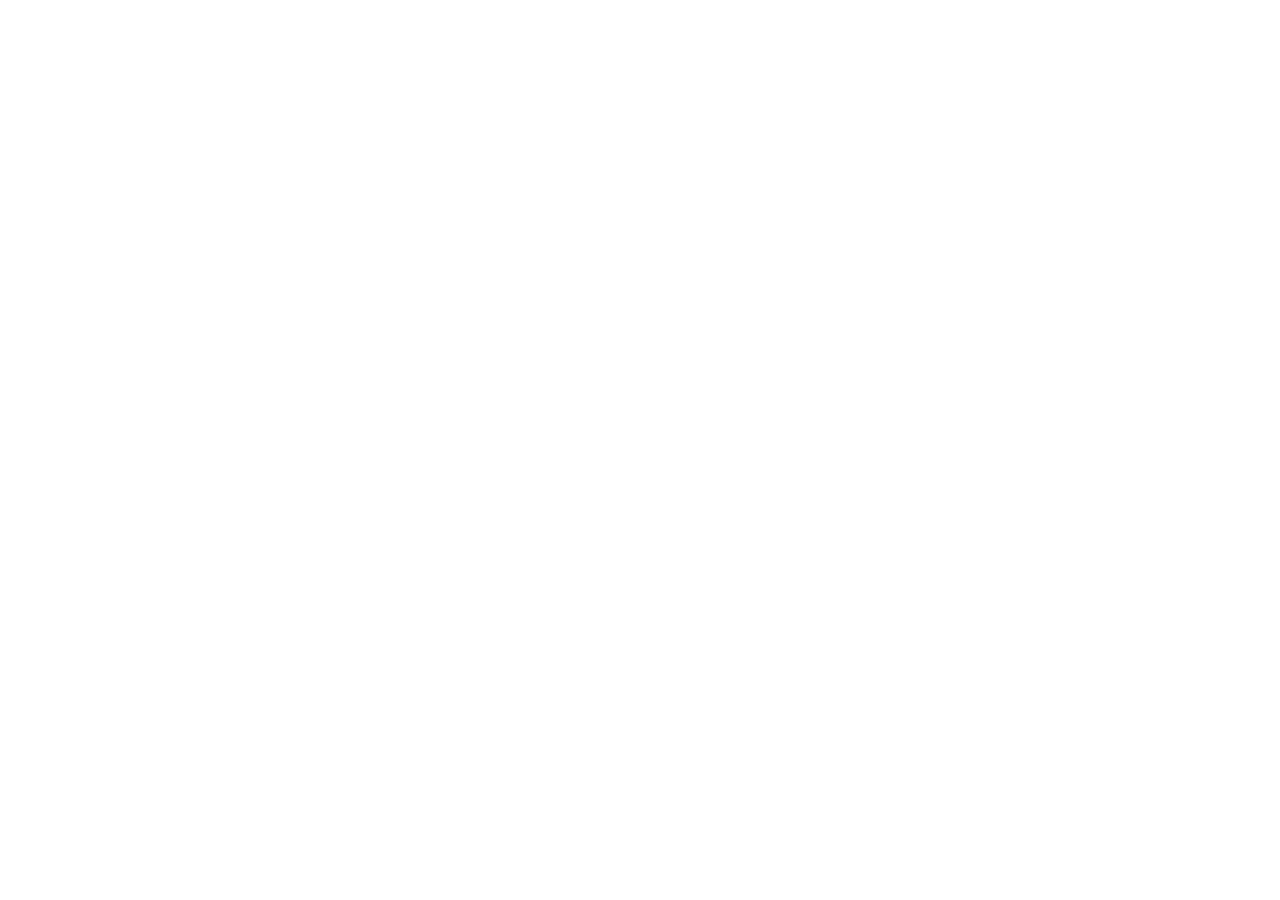
==== index.html @ 9cbb8a33 "Add index.html" ====
<!doctype html>
<html lang="th">
<head>
  <meta charset="UTF-8">
  <meta name="viewport" content="width=device-width, initial-scale=1, viewport-fit=cover">
  <meta name="theme-color" content="#082B5C">
  <meta name="description" content="ระบบสอบออนไลน์ วิชาการบัญชีเบื้องต้น สำหรับนักเรียนชั้น ม.4/3 และ ม.4/4 โรงเรียนเซนต์เทเรซา">
  <title>Accounting Fundamentals Online Examination System</title>
  <link rel="stylesheet" href="style.css">
  <?!= include('style'); ?>
</head>
<body>
  <noscript>ระบบสอบนี้ต้องเปิดใช้งาน JavaScript</noscript>
  <div id="app"></div>
  <script src="app.js"></script>
  <?!= include('app'); ?>
</body>
</html>
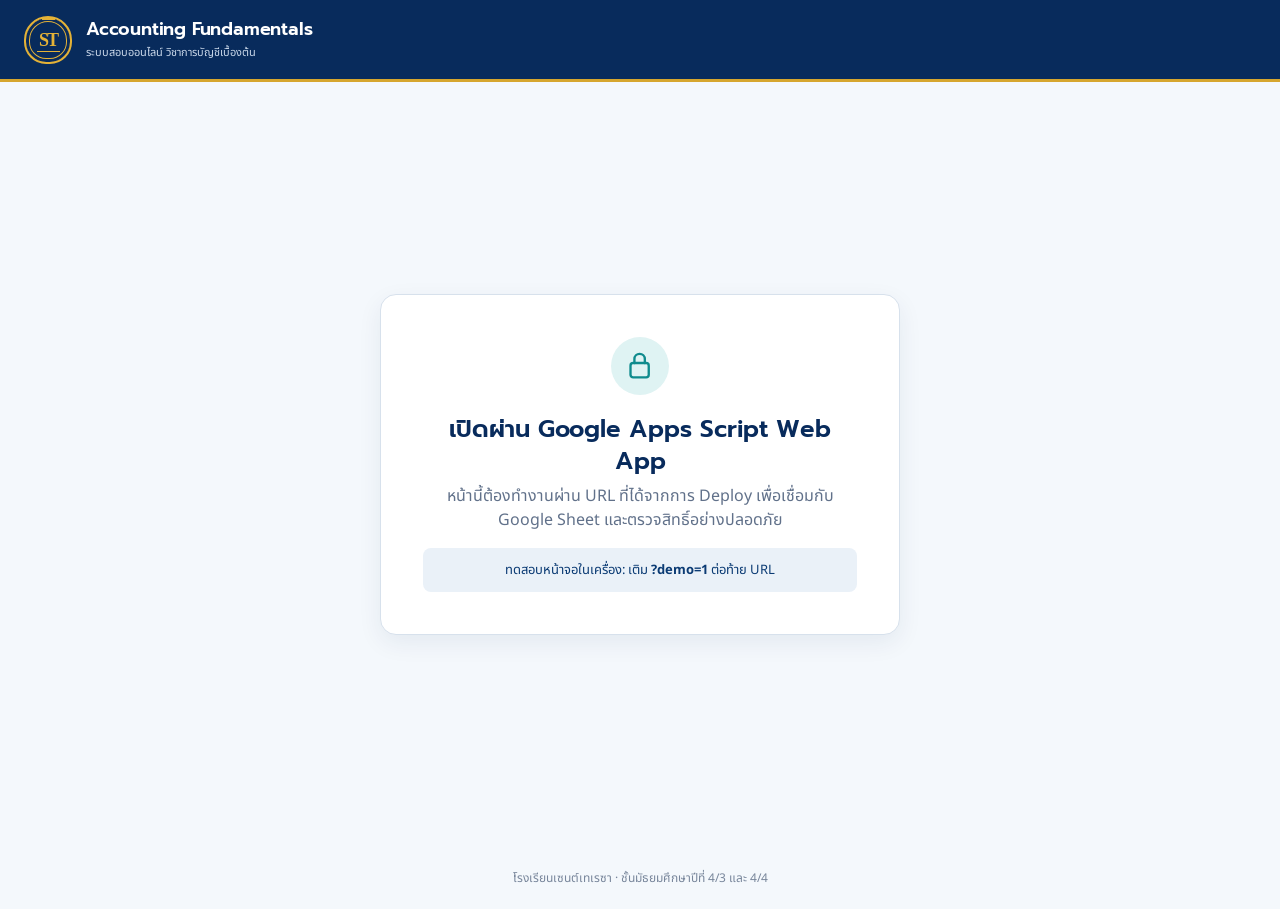
==== commit 7cb3707e: "Open exam through GitHub Pages Redirect the public GitHub Pages URL to the secure Google Apps Script" ====
--- a/index.html
+++ b/index.html
@@ -1,19 +1,23 @@
-<!doctype html>
-<html lang="th">
-<head>
-  <meta charset="UTF-8">
-  <meta name="viewport" content="width=device-width, initial-scale=1, viewport-fit=cover">
-  <meta name="theme-color" content="#082B5C">
-  <meta name="description" content="ระบบสอบออนไลน์ วิชาการบัญชีเบื้องต้น สำหรับนักเรียนชั้น ม.4/3 และ ม.4/4 โรงเรียนเซนต์เทเรซา">
-  <title>Accounting Fundamentals Online Examination System</title>
-  <link rel="stylesheet" href="style.css">
-  <?!= include('style'); ?>
-</head>
-<body>
-  <noscript>ระบบสอบนี้ต้องเปิดใช้งาน JavaScript</noscript>
-  <div id="app"></div>
-  <script src="app.js"></script>
-  <?!= include('app'); ?>
-</body>
-</html>
-
+<!doctype html>
+<html lang="th">
+<head>
+  <meta charset="UTF-8">
+  <meta name="viewport" content="width=device-width, initial-scale=1, viewport-fit=cover">
+  <meta name="theme-color" content="#082B5C">
+  <meta name="description" content="ระบบสอบออนไลน์ วิชาการบัญชีเบื้องต้น สำหรับนักเรียนชั้น ม.4/3 และ ม.4/4 โรงเรียนเซนต์เทเรซา">
+  <script>
+    if (window.location.hostname.toLowerCase().endsWith('github.io')) {
+      window.location.replace('https://script.google.com/macros/s/AKfycbziPXKjD5YxP8hr98HP04bDOwXCPMLTEARRuwt9WI7obW2uVFLiefH-A7H9AG2Jejzj/exec');
+    }
+  </script>
+  <title>Accounting Fundamentals Online Examination System</title>
+  <link rel="stylesheet" href="style.css">
+  <?!= include('style'); ?>
+</head>
+<body>
+  <noscript>ระบบสอบนี้ต้องเปิดใช้งาน JavaScript</noscript>
+  <div id="app"></div>
+  <script src="app.js"></script>
+  <?!= include('app'); ?>
+</body>
+</html>
--- a/style.css
+++ b/style.css
@@ -0,0 +1,435 @@
+@import url('https://fonts.googleapis.com/css2?family=Noto+Sans+Thai:wght@400;500;600;700&family=Prompt:wght@500;600;700&display=swap');
+
+:root {
+  --navy-950: #061d3d;
+  --navy-900: #082b5c;
+  --navy-800: #0b3b74;
+  --teal-700: #087778;
+  --teal-600: #0f8b8d;
+  --teal-100: #dff3f3;
+  --gold-600: #d6a62e;
+  --gold-500: #e4b237;
+  --gold-100: #fbf3da;
+  --blue-50: #f4f8fc;
+  --blue-100: #eaf1f8;
+  --ink: #14253f;
+  --muted: #61718a;
+  --line: #d7e1ec;
+  --white: #fff;
+  --danger: #b62f45;
+  --shadow: 0 20px 55px rgba(8, 43, 92, .1);
+  --shadow-soft: 0 8px 24px rgba(8, 43, 92, .07);
+  --radius: 16px;
+  --font: 'Noto Sans Thai', Tahoma, sans-serif;
+  --display: 'Prompt', 'Noto Sans Thai', sans-serif;
+}
+
+* { box-sizing: border-box; }
+html { min-height: 100%; background: var(--blue-50); }
+body { margin: 0; min-width: 320px; min-height: 100vh; color: var(--ink); background: var(--blue-50); font-family: var(--font); }
+button, input, select { font: inherit; }
+button, a, input, select, label { -webkit-tap-highlight-color: transparent; }
+button { cursor: pointer; }
+button:disabled { cursor: not-allowed; opacity: .48; }
+svg { width: 1.25em; height: 1.25em; fill: none; stroke: currentColor; stroke-width: 1.8; stroke-linecap: round; stroke-linejoin: round; }
+h1, h2, h3, p { margin-top: 0; }
+.sr-only { position: absolute; width: 1px; height: 1px; padding: 0; margin: -1px; overflow: hidden; clip: rect(0,0,0,0); white-space: nowrap; border: 0; }
+.app-page { min-height: 100vh; display: flex; flex-direction: column; }
+.app-page > footer { margin-top: auto; padding: 22px; color: #78869b; text-align: center; font-size: 12px; }
+.exam-page > footer, .admin-page > footer { display: none; }
+
+.public-header {
+  height: 82px;
+  color: var(--white);
+  background: var(--navy-900);
+  border-bottom: 3px solid var(--gold-600);
+}
+.public-header__inner {
+  width: min(1240px, calc(100% - 48px));
+  height: 100%;
+  margin: auto;
+  display: flex;
+  align-items: center;
+  justify-content: space-between;
+}
+.brand { display: inline-flex; align-items: center; gap: 14px; color: inherit; text-decoration: none; }
+.brand > span, .exam-brand > span, .student-block > span, .sidebar-brand > span { display: flex; flex-direction: column; }
+.brand strong, .exam-brand strong { font: 600 18px/1.25 var(--display); letter-spacing: -.2px; }
+.brand small, .exam-brand small { margin-top: 3px; color: #c9d7e9; font-size: 11px; }
+.brandmark {
+  position: relative;
+  width: 86px;
+  height: 86px;
+  display: grid;
+  place-items: center;
+  color: var(--gold-500);
+  border: 2px solid currentColor;
+  border-radius: 50% 50% 46% 46%;
+  box-shadow: inset 0 0 0 5px var(--navy-900), inset 0 0 0 6px currentColor;
+}
+.brandmark::before { content: ''; position: absolute; top: -12px; width: 20px; height: 12px; border-bottom: 2px solid currentColor; }
+.brandmark-st { font: 700 28px/1 Georgia, serif; letter-spacing: -2px; }
+.brandmark-line { position: absolute; bottom: 18px; width: 38px; height: 2px; background: currentColor; }
+.brandmark.compact { width: 48px; height: 48px; box-shadow: inset 0 0 0 3px var(--navy-900), inset 0 0 0 4px currentColor; }
+.brandmark.compact::before { top: -7px; width: 13px; height: 7px; }
+.brandmark.compact .brandmark-st { font-size: 18px; }
+.brandmark.compact .brandmark-line { bottom: 10px; width: 23px; height: 1px; }
+.header-link {
+  display: inline-flex; align-items: center; gap: 8px; padding: 10px 14px;
+  color: #eef5ff; background: transparent; border: 1px solid rgba(255,255,255,.28); border-radius: 10px;
+  font-size: 13px; font-weight: 600;
+}
+.header-link:hover { background: rgba(255,255,255,.08); }
+
+.btn {
+  min-height: 44px; padding: 10px 18px; display: inline-flex; align-items: center; justify-content: center; gap: 9px;
+  border: 1px solid transparent; border-radius: 10px; font-size: 14px; font-weight: 700; transition: transform .15s, box-shadow .15s, background .15s;
+}
+.btn:hover:not(:disabled) { transform: translateY(-1px); }
+.btn-primary { color: #fff; background: var(--navy-900); box-shadow: 0 9px 18px rgba(8,43,92,.18); }
+.btn-primary:hover:not(:disabled) { background: var(--navy-800); box-shadow: 0 12px 22px rgba(8,43,92,.22); }
+.btn-teal { color: #fff; background: var(--teal-600); }
+.btn-teal:hover:not(:disabled) { background: var(--teal-700); }
+.btn-gold { color: #14233a; background: var(--gold-500); box-shadow: 0 8px 18px rgba(214,166,46,.22); }
+.btn-gold:hover:not(:disabled) { background: #efbd40; }
+.btn-outline { color: var(--navy-900); background: #fff; border-color: #9aacc1; }
+.btn-outline:hover:not(:disabled) { background: var(--blue-50); border-color: var(--navy-900); }
+.btn-wide { width: 100%; }
+.btn-large { min-height: 52px; font-size: 15px; }
+.btn-small { min-height: 38px; padding: 8px 12px; font-size: 12px; }
+
+.login-page {
+  background:
+    radial-gradient(circle at 20% 55%, rgba(15,139,141,.08), transparent 30%),
+    linear-gradient(100deg, var(--navy-950) 0 49%, var(--blue-50) 49% 100%);
+}
+.login-layout { width: min(1180px, calc(100% - 48px)); min-height: calc(100vh - 138px); margin: 0 auto; display: grid; grid-template-columns: 1fr 1fr; align-items: center; gap: 88px; padding: 54px 0; }
+.login-intro { color: #fff; max-width: 510px; }
+.crest-wrap { margin-bottom: 26px; }
+.login-intro h1 { margin-bottom: 18px; font: 600 clamp(34px, 4.2vw, 54px)/1.25 var(--display); letter-spacing: -1.5px; }
+.login-intro h1 span { color: #6ed3d0; }
+.login-intro > p { max-width: 490px; color: #cfdaea; font-size: 16px; line-height: 1.9; }
+.exam-facts { margin: 34px 0 30px; display: flex; align-items: center; gap: 25px; }
+.exam-facts div { display: flex; align-items: baseline; gap: 7px; }
+.exam-facts strong { color: var(--gold-500); font: 600 30px/1 var(--display); }
+.exam-facts span { color: #dce7f4; font-size: 13px; }
+.exam-facts i { width: 1px; height: 35px; background: rgba(255,255,255,.2); }
+.equation-line { width: fit-content; padding: 11px 18px; color: #f6d982; border: 1px solid rgba(214,166,46,.42); border-radius: 9px; font-size: 13px; letter-spacing: .2px; }
+.login-panel { width: 100%; max-width: 500px; justify-self: end; padding: 38px 42px 30px; background: #fff; border: 1px solid var(--line); border-radius: 20px; box-shadow: var(--shadow); }
+.panel-heading { margin-bottom: 25px; }
+.panel-heading h2 { margin-bottom: 5px; color: var(--navy-900); font: 600 25px/1.35 var(--display); }
+.panel-heading p { margin-bottom: 0; color: var(--muted); font-size: 13px; }
+.field { margin-bottom: 17px; }
+.field label { display: block; margin-bottom: 7px; color: #263955; font-size: 13px; font-weight: 700; }
+.field input, .field select, .results-toolbar select {
+  width: 100%; height: 47px; padding: 0 13px; color: var(--ink); background: #fff;
+  border: 1px solid #bcc9d8; border-radius: 9px; outline: 0; font-size: 14px;
+}
+.field input:focus, .field select:focus, .results-toolbar select:focus, .search-box:focus-within {
+  border-color: var(--teal-600); box-shadow: 0 0 0 3px rgba(15,139,141,.12);
+}
+.lookup-input { position: relative; }
+.lookup-input input { padding-right: 42px; }
+.lookup-spinner {
+  position: absolute; top: 50%; right: 14px; width: 18px; height: 18px; margin-top: -9px;
+  border: 2px solid #d3dee9; border-top-color: var(--teal-600); border-radius: 50%;
+  opacity: 0; pointer-events: none;
+}
+.lookup-spinner.visible { opacity: 1; animation: spin .75s linear infinite; }
+.lookup-feedback { min-height: 18px; margin: 5px 0 0; color: var(--muted); font-size: 11px; line-height: 1.5; }
+.lookup-field[data-state="success"] input { border-color: var(--teal-600); background: #f5fdfc; }
+.lookup-field[data-state="success"] .lookup-feedback { color: var(--teal-700); font-weight: 600; }
+.lookup-field[data-state="error"] input { border-color: var(--danger); }
+.lookup-field[data-state="error"] .lookup-feedback { color: var(--danger); font-weight: 600; }
+.auto-field label span { margin-left: 5px; color: var(--teal-700); font-size: 10px; font-weight: 600; }
+.auto-field input[readonly] { color: #30435e; background: #f2f6fa; border-color: #d7e1ec; cursor: default; }
+.auto-field input[readonly]:not(:placeholder-shown) { color: var(--navy-900); background: #f6fbfb; border-color: #b9d9d8; font-weight: 600; }
+.form-row { display: grid; grid-template-columns: 1fr 1.4fr; gap: 14px; }
+.consent { display: flex; align-items: flex-start; gap: 10px; margin: 3px 0 17px; color: var(--muted); font-size: 12px; line-height: 1.55; cursor: pointer; }
+.consent input { width: 17px; height: 17px; flex: 0 0 auto; accent-color: var(--teal-600); }
+.form-error { display: none; margin: -5px 0 12px; color: var(--danger); font-size: 12px; font-weight: 600; }
+.form-error.visible { display: block; }
+.secure-note, .security-copy { margin: 17px 0 0; display: flex; align-items: center; justify-content: center; gap: 7px; color: #738198; font-size: 11px; }
+.secure-note svg, .security-copy svg { color: var(--teal-600); }
+
+.center-stage { min-height: calc(100vh - 135px); padding: 50px 20px; display: grid; place-items: center; }
+.loader-card, .setup-card { width: min(520px, 100%); padding: 42px; text-align: center; background: #fff; border: 1px solid var(--line); border-radius: var(--radius); box-shadow: var(--shadow-soft); }
+.loader-card .brandmark { margin: 0 auto 22px; background: var(--navy-900); }
+.loader-card h1, .setup-card h1 { margin: 18px 0 7px; color: var(--navy-900); font: 600 24px/1.35 var(--display); }
+.loader-card p, .setup-card p { color: var(--muted); }
+.spinner, .mini-spinner { border-radius: 50%; border: 3px solid #d8e2ec; border-top-color: var(--teal-600); animation: spin .75s linear infinite; }
+.spinner { width: 36px; height: 36px; margin: 20px auto; }
+.mini-spinner { width: 18px; height: 18px; }
+@keyframes spin { to { transform: rotate(360deg); } }
+.setup-icon, .teacher-lock { width: 58px; height: 58px; margin: auto; display: grid; place-items: center; color: var(--teal-600); background: var(--teal-100); border-radius: 50%; font-size: 25px; }
+.setup-code { padding: 12px; color: var(--navy-800); background: var(--blue-100); border-radius: 8px; font-size: 13px; }
+
+.exam-page { min-height: 100vh; background: #f5f8fc; }
+.exam-header { min-height: 134px; display: grid; grid-template-columns: 1.35fr .75fr 1fr; align-items: stretch; color: #fff; background: var(--navy-900); border-bottom: 3px solid var(--gold-600); }
+.exam-header > div { padding: 22px 34px; display: flex; align-items: center; }
+.exam-header > div + div { border-left: 1px solid rgba(255,255,255,.18); }
+.exam-brand { gap: 14px; }
+.time-block { flex-direction: column; justify-content: center; }
+.time-block span { display: flex; align-items: center; gap: 7px; color: #d2deed; font-size: 12px; }
+.time-block strong { margin-top: 4px; font: 600 clamp(36px, 4vw, 54px)/1 var(--display); letter-spacing: 2px; }
+.student-block { justify-content: center; gap: 14px; }
+.student-block > svg { width: 44px; height: 44px; padding: 9px; color: #dce9f8; border: 1px solid rgba(255,255,255,.5); border-radius: 50%; }
+.student-block strong { font-size: 14px; }
+.student-block small { margin-top: 4px; color: #c8d6e8; font-size: 11px; }
+.exam-status { min-height: 70px; padding: 0 max(24px, calc((100vw - 1440px) / 2)); display: flex; align-items: center; justify-content: space-between; gap: 25px; background: #fff; border-bottom: 1px solid var(--line); }
+.answered-status { display: flex; align-items: center; gap: 10px; }
+.answered-status > svg { width: 24px; height: 24px; padding: 3px; color: var(--teal-600); border: 2px solid currentColor; border-radius: 50%; }
+.answered-status > span { white-space: nowrap; font-size: 13px; }
+.answered-status strong { color: var(--teal-700); font-size: 20px; }
+.progress-track { width: min(290px, 23vw); height: 7px; margin-left: 14px; overflow: hidden; background: #e5ebf2; border-radius: 99px; }
+.progress-track i { display: block; height: 100%; background: var(--teal-600); transition: width .2s; }
+.save-status { display: flex; align-items: center; gap: 7px; color: var(--muted); font-size: 12px; }
+.save-status svg { color: var(--teal-600); font-size: 20px; }
+.save-status.saving { color: var(--gold-600); }
+.save-status.error { color: var(--danger); }
+.exam-layout { width: min(1440px, 100%); margin: 0 auto; padding: 22px 24px 28px; display: grid; grid-template-columns: minmax(0, 1.58fr) minmax(330px, .92fr); gap: 20px; }
+.question-card, .navigator-card { background: #fff; border: 1px solid var(--line); border-radius: 14px; box-shadow: var(--shadow-soft); }
+.question-card { min-height: 645px; padding: 30px 34px 26px; display: flex; flex-direction: column; }
+.question-meta { padding-bottom: 14px; display: flex; align-items: center; justify-content: space-between; color: var(--muted); border-bottom: 1px solid var(--line); font-size: 12px; }
+.question-meta span:first-child { color: var(--navy-900); font-size: 15px; font-weight: 600; }
+.question-meta strong { color: var(--teal-700); font-size: 22px; }
+.question-card h1 { margin: 27px 0 23px; font: 500 clamp(18px, 1.6vw, 23px)/1.65 var(--display); color: #172a47; }
+.choices { margin: 0; padding: 0; border: 0; display: grid; gap: 12px; }
+.choice { min-height: 70px; padding: 12px 18px; display: grid; grid-template-columns: 22px 42px 1fr; align-items: center; border: 1px solid #c8d4e1; border-radius: 10px; cursor: pointer; transition: border .15s, background .15s, box-shadow .15s; }
+.choice:hover { border-color: #75b9ba; background: #f8fcfc; }
+.choice.selected { background: #edf9f9; border: 2px solid var(--teal-600); box-shadow: 0 0 0 2px rgba(15,139,141,.08); }
+.choice input { width: 18px; height: 18px; margin: 0; accent-color: var(--teal-600); }
+.choice-letter { height: 34px; display: grid; place-items: center; color: var(--navy-900); border-left: 1px solid var(--line); font-size: 17px; font-weight: 700; }
+.choice-text { padding-left: 18px; font-size: 14px; line-height: 1.55; }
+.question-actions { margin-top: auto; padding-top: 28px; display: flex; justify-content: space-between; }
+.navigator-card { padding: 27px 27px 22px; }
+.navigator-toggle { display: none; }
+.navigator-heading { display: flex; align-items: flex-start; justify-content: space-between; gap: 15px; }
+.navigator-heading h2 { color: var(--navy-900); font: 600 19px/1.3 var(--display); }
+.legend { display: flex; flex-wrap: wrap; justify-content: flex-end; gap: 7px 12px; color: var(--muted); font-size: 9px; }
+.legend span { display: flex; align-items: center; gap: 4px; white-space: nowrap; }
+.legend i { width: 10px; height: 10px; background: #fff; border: 1px solid #bac8d7; border-radius: 2px; }
+.legend i.done { background: var(--teal-600); border-color: var(--teal-600); }
+.legend i.current { background: var(--navy-900); border-color: var(--navy-900); box-shadow: 0 0 0 2px rgba(214,166,46,.45); }
+.question-grid { margin: 22px 0 20px; display: grid; grid-template-columns: repeat(8, 1fr); gap: 10px; }
+.question-number { aspect-ratio: 1; min-width: 0; color: #42526b; background: #fff; border: 1px solid #c7d2df; border-radius: 7px; font-size: 12px; }
+.question-number:hover { border-color: var(--teal-600); }
+.question-number.done { color: #fff; background: var(--teal-600); border-color: var(--teal-600); }
+.question-number.current { color: #fff; background: var(--navy-900); border-color: var(--navy-900); box-shadow: 0 0 0 3px rgba(214,166,46,.5); }
+.navigator-help { margin: 4px 0 28px; color: var(--muted); font-size: 10px; text-align: center; }
+.submit-warning { margin: 12px 0 0; display: flex; justify-content: center; gap: 6px; color: #7d8797; font-size: 10px; }
+.submit-warning svg { color: var(--gold-600); }
+
+.modal-backdrop { position: fixed; inset: 0; z-index: 50; padding: 20px; display: grid; place-items: center; background: rgba(3,18,40,.7); backdrop-filter: blur(3px); }
+.modal-card { width: min(480px, 100%); padding: 34px; background: #fff; border-radius: 16px; box-shadow: 0 28px 70px rgba(0,0,0,.25); }
+.review-modal { text-align: center; }
+.modal-icon { width: 58px; height: 58px; margin: 0 auto 17px; display: grid; place-items: center; color: var(--teal-600); background: var(--teal-100); border-radius: 50%; font-size: 26px; }
+.review-modal h2 { margin-bottom: 7px; color: var(--navy-900); font: 600 23px/1.4 var(--display); }
+.review-modal > p { color: var(--muted); }
+.review-summary { margin: 22px 0; padding: 16px; display: flex; justify-content: space-around; background: var(--blue-50); border-radius: 9px; }
+.review-summary span { color: var(--muted); font-size: 12px; }
+.review-summary strong { display: block; color: var(--navy-900); font-size: 22px; }
+.modal-actions { display: flex; justify-content: center; gap: 10px; }
+
+.result-stage { background: radial-gradient(circle at 50% 25%, #e1f4f3, transparent 35%); }
+.result-card { width: min(660px, 100%); padding: 38px 45px; text-align: center; background: #fff; border: 1px solid var(--line); border-radius: 18px; box-shadow: var(--shadow); }
+.success-mark { width: 58px; height: 58px; margin: auto; display: grid; place-items: center; color: #fff; background: var(--teal-600); border-radius: 50%; font-size: 28px; }
+.result-card h1 { margin: 16px 0 4px; color: var(--navy-900); font: 600 28px/1.35 var(--display); }
+.result-card > p { color: var(--muted); }
+.score-ring { width: 180px; height: 180px; margin: 28px auto; padding: 12px; display: grid; place-items: center; background: conic-gradient(var(--teal-600) calc(var(--score) * 1%), var(--blue-100) 0); border-radius: 50%; }
+.score-ring > div { width: 100%; height: 100%; display: grid; place-content: center; background: #fff; border-radius: 50%; }
+.score-ring strong { color: var(--navy-900); font: 600 52px/1 var(--display); }
+.score-ring span { color: var(--muted); font-size: 12px; }
+.result-details { display: grid; grid-template-columns: repeat(3, 1fr); border: 1px solid var(--line); border-radius: 10px; }
+.result-details div { padding: 14px 9px; }
+.result-details div + div { border-left: 1px solid var(--line); }
+.result-details span, .result-details strong { display: block; }
+.result-details span { color: var(--muted); font-size: 10px; }
+.result-details strong { margin-top: 4px; color: var(--navy-900); font-size: 12px; }
+.result-note { margin: 20px 0 !important; font-size: 12px; }
+.auto-note { margin-top: 14px; padding: 8px; color: #7e6012; background: var(--gold-100); border-radius: 7px; font-size: 11px; }
+
+.teacher-login-stage { background: linear-gradient(135deg, var(--blue-50), #e8f3f4); }
+.teacher-login-card { width: min(430px, 100%); padding: 38px 42px; text-align: center; background: #fff; border: 1px solid var(--line); border-radius: 18px; box-shadow: var(--shadow); }
+.teacher-login-card h1 { margin: 17px 0 6px; color: var(--navy-900); font: 600 25px/1.4 var(--display); }
+.teacher-login-card > p { margin-bottom: 24px; color: var(--muted); font-size: 13px; }
+.teacher-login-card form { text-align: left; }
+
+.admin-page { background: #f3f7fb; }
+.admin-shell { min-height: 100vh; display: grid; grid-template-columns: 245px minmax(0, 1fr); }
+.admin-sidebar { padding: 25px 18px; display: flex; flex-direction: column; color: #fff; background: var(--navy-950); border-right: 3px solid var(--gold-600); }
+.sidebar-brand { display: flex; align-items: center; gap: 12px; }
+.sidebar-brand strong { font: 600 15px/1.25 var(--display); }
+.sidebar-brand small { margin-top: 5px; color: #8ea4be; font-size: 9px; text-transform: uppercase; letter-spacing: 1.2px; }
+.admin-sidebar nav { margin-top: 50px; }
+.admin-sidebar nav button { width: 100%; padding: 13px 14px; display: flex; align-items: center; gap: 10px; color: #fff; background: rgba(255,255,255,.08); border: 0; border-radius: 9px; text-align: left; font-weight: 600; }
+.nav-dot { width: 7px; height: 7px; background: var(--gold-500); border-radius: 50%; }
+.sidebar-school { margin-top: auto; padding: 15px 8px; display: flex; flex-direction: column; color: #9eb0c6; font-size: 10px; }
+.sidebar-school strong { color: #d9e3ee; font-size: 11px; }
+.sidebar-logout { padding: 12px 8px; display: flex; align-items: center; gap: 9px; color: #afbed0; background: transparent; border: 0; font-size: 12px; text-align: left; }
+.admin-main { min-width: 0; padding: 32px 38px 38px; }
+.admin-header { display: flex; justify-content: space-between; align-items: flex-start; }
+.admin-header h1 { margin-bottom: 4px; color: var(--navy-900); font: 600 29px/1.3 var(--display); }
+.admin-header p { color: var(--muted); font-size: 12px; }
+.sync-time { display: flex; align-items: center; gap: 8px; color: var(--muted); font-size: 9px; text-align: right; }
+.sync-time svg { color: var(--teal-600); font-size: 22px; }
+.sync-time strong { color: #42536b; font-size: 10px; }
+.summary-band { margin: 20px 0; display: grid; grid-template-columns: repeat(4, 1fr); background: #fff; border: 1px solid var(--line); border-radius: 12px; box-shadow: var(--shadow-soft); }
+.summary-band > div { min-height: 88px; padding: 18px 22px; display: grid; grid-template-columns: auto 1fr; align-content: center; column-gap: 7px; }
+.summary-band > div + div { border-left: 1px solid var(--line); }
+.summary-band span { grid-column: 1/-1; color: var(--muted); font-size: 10px; }
+.summary-band strong { color: var(--navy-900); font: 600 27px/1.3 var(--display); }
+.summary-band small { align-self: end; padding-bottom: 5px; color: #8090a5; font-size: 9px; }
+.results-surface { overflow: hidden; background: #fff; border: 1px solid var(--line); border-radius: 12px; box-shadow: var(--shadow-soft); }
+.results-toolbar { padding: 16px 18px; display: flex; align-items: center; gap: 11px; border-bottom: 1px solid var(--line); }
+.search-box { width: min(370px, 34vw); height: 40px; padding: 0 12px; display: flex; align-items: center; gap: 8px; border: 1px solid #bdc9d7; border-radius: 8px; }
+.search-box svg { color: #8090a5; }
+.search-box input { width: 100%; border: 0; outline: 0; color: var(--ink); font-size: 12px; }
+.filter-group, .export-group { display: flex; gap: 8px; }
+.filter-group select { width: 105px; height: 40px; font-size: 11px; }
+.export-group { margin-left: auto; }
+.table-scroll { overflow: auto; }
+table { width: 100%; min-width: 940px; border-collapse: collapse; }
+th { padding: 12px 13px; color: #5f7088; background: #f2f6fa; border-bottom: 1px solid var(--line); font-size: 9px; font-weight: 700; text-align: left; white-space: nowrap; }
+td { padding: 13px; color: #43526a; border-bottom: 1px solid #e6ecf2; font-size: 10px; white-space: nowrap; }
+td strong { color: #1e304a; }
+tbody tr:hover { background: #f8fbfd; }
+.mono { font-family: Consolas, monospace; letter-spacing: .2px; }
+.score-cell { min-width: 45px; padding: 5px 8px; display: inline-block; color: #056c6c; background: var(--teal-100); border-radius: 6px; font-weight: 700; text-align: center; }
+.auto-label { display: block; margin-top: 3px; color: #977118; font-size: 8px; }
+.empty-table { min-height: 250px; display: flex; flex-direction: column; align-items: center; justify-content: center; color: #8c9bad; }
+.empty-table svg { width: 34px; height: 34px; margin-bottom: 10px; }
+.empty-table strong { font-size: 13px; }
+.empty-table span { margin-top: 3px; font-size: 10px; }
+.table-footer { padding: 11px 18px; color: var(--muted); background: #fbfcfd; font-size: 9px; }
+
+.toast { position: fixed; right: 22px; bottom: 22px; z-index: 80; max-width: 370px; padding: 12px 16px; color: #fff; background: var(--navy-900); border-radius: 9px; box-shadow: var(--shadow); font-size: 12px; opacity: 0; transform: translateY(15px); pointer-events: none; transition: .2s; }
+.toast.show { opacity: 1; transform: translateY(0); }
+.toast.error { background: var(--danger); }
+
+@media (max-width: 1050px) {
+  .login-page { background: linear-gradient(180deg, var(--navy-950) 0 46%, var(--blue-50) 46% 100%); }
+  .login-layout { grid-template-columns: 1fr; gap: 35px; padding: 38px 0 55px; }
+  .login-intro { max-width: 650px; text-align: center; justify-self: center; }
+  .login-intro > p { margin-left: auto; margin-right: auto; }
+  .crest-wrap .brandmark, .equation-line { margin-left: auto; margin-right: auto; }
+  .exam-facts { justify-content: center; }
+  .login-panel { max-width: 620px; justify-self: center; }
+  .exam-header { grid-template-columns: 1fr 1fr; }
+  .exam-brand { grid-column: 1/-1; border-bottom: 1px solid rgba(255,255,255,.18); }
+  .exam-layout { grid-template-columns: 1fr; }
+  .navigator-card { grid-row: 1; }
+  .question-grid { grid-template-columns: repeat(10, 1fr); }
+  .admin-shell { grid-template-columns: 78px minmax(0, 1fr); }
+  .admin-sidebar { align-items: center; padding-inline: 12px; }
+  .sidebar-brand > span, .admin-sidebar nav button:not(.active) span, .admin-sidebar nav button, .sidebar-school, .sidebar-logout span { font-size: 0; }
+  .admin-sidebar nav button { justify-content: center; }
+  .admin-main { padding: 27px 24px; }
+}
+@media (max-width: 720px) {
+  .public-header { height: 66px; }
+  .public-header__inner { width: calc(100% - 28px); }
+  .brand strong { font-size: 14px; }
+  .brand small { display: none; }
+  .header-link span { display: none; }
+  .login-page { background: linear-gradient(180deg, var(--navy-950) 0 34%, var(--blue-50) 34% 100%); }
+  .login-layout { width: calc(100% - 24px); gap: 24px; padding: 26px 0 38px; }
+  .crest-wrap { display: none; }
+  .login-intro h1 { margin-bottom: 12px; font-size: 30px; line-height: 1.2; }
+  .login-intro > p { font-size: 13px; line-height: 1.65; }
+  .exam-facts { margin: 21px 0 0; }
+  .equation-line { display: none; }
+  .login-panel { padding: 28px 22px 24px; border-radius: 17px; }
+  .panel-heading { margin-bottom: 20px; }
+  .form-row { grid-template-columns: 1fr 1fr; }
+  .exam-header { position: sticky; top: 0; z-index: 25; min-height: 78px; height: 78px; grid-template-columns: .82fr 1.18fr; box-shadow: 0 4px 14px rgba(4,28,61,.16); }
+  .exam-header > div { min-width: 0; padding: 10px 12px; }
+  .exam-brand { display: none !important; }
+  .exam-header > div + div { border-left: 0; }
+  .time-block { align-items: flex-start !important; }
+  .time-block span { font-size: 10px; }
+  .time-block strong { margin-top: 2px; font-size: 31px; }
+  .student-block { justify-content: flex-end; text-align: right; }
+  .student-block > svg { display: none; }
+  .student-block strong { max-width: 100%; overflow: hidden; font-size: 12px; text-overflow: ellipsis; white-space: nowrap; }
+  .student-block small { font-size: 9px; }
+  .exam-status { position: sticky; top: 78px; z-index: 24; min-height: 50px; padding: 0 12px; box-shadow: 0 4px 10px rgba(8,43,92,.05); }
+  .answered-status { gap: 7px; }
+  .answered-status > svg { width: 21px; height: 21px; }
+  .answered-status > span { font-size: 11px; }
+  .answered-status strong { font-size: 17px; }
+  .progress-track { display: none; }
+  .save-status span { display: none; }
+  .exam-layout { padding: 10px 9px calc(24px + env(safe-area-inset-bottom)); gap: 10px; }
+  .question-card { min-height: auto; padding: 18px 16px 16px; border-radius: 13px; }
+  .question-meta span:last-child { display: none; }
+  .question-card h1 { margin: 18px 0; font-size: 18px; line-height: 1.55; }
+  .choice { min-height: 64px; padding: 9px 10px; grid-template-columns: 20px 35px 1fr; }
+  .choice-text { padding-left: 12px; font-size: 13px; }
+  .question-actions { padding-top: 20px; }
+  .question-actions .btn { min-height: 48px; }
+  .question-actions .btn { padding-inline: 12px; }
+  .navigator-card { grid-row: auto; padding: 0 16px 16px; border-radius: 13px; }
+  .navigator-toggle {
+    width: 100%; min-height: 66px; padding: 12px 0; display: flex; align-items: center; justify-content: space-between;
+    color: var(--navy-900); background: transparent; border: 0; text-align: left;
+  }
+  .navigator-toggle span:first-child { display: flex; flex-direction: column; }
+  .navigator-toggle strong { font: 600 16px/1.3 var(--display); }
+  .navigator-toggle small { margin-top: 3px; color: var(--muted); font-size: 10px; }
+  .navigator-chevron { font-size: 25px; line-height: 1; transition: transform .2s; }
+  .navigator-card.expanded .navigator-chevron { transform: rotate(180deg); }
+  .navigator-heading { display: none; }
+  .navigator-body { display: none; padding-top: 2px; border-top: 1px solid var(--line); }
+  .navigator-card.expanded .navigator-body { display: block; }
+  .legend { justify-content: flex-start; }
+  .question-grid { margin: 14px 0 16px; grid-template-columns: repeat(8, 1fr); gap: 7px; }
+  .navigator-help, .submit-warning { display: none; }
+  .navigator-card > .btn-gold { min-height: 50px; }
+  .result-card { padding: 30px 20px; }
+  .result-details { grid-template-columns: 1fr; }
+  .result-details div + div { border-left: 0; border-top: 1px solid var(--line); }
+  .modal-actions { flex-direction: column-reverse; }
+  .admin-shell { display: block; }
+  .admin-sidebar { height: 64px; padding: 8px 14px; flex-direction: row; justify-content: space-between; border-right: 0; border-bottom: 2px solid var(--gold-600); }
+  .sidebar-brand > span { display: none; }
+  .admin-sidebar nav, .sidebar-school { display: none; }
+  .sidebar-logout { padding: 8px; }
+  .admin-main { padding: 20px 14px; }
+  .admin-header { align-items: center; }
+  .admin-header h1 { font-size: 24px; }
+  .admin-header p { display: none; }
+  .summary-band { grid-template-columns: 1fr 1fr; }
+  .summary-band > div:nth-child(3) { border-left: 0; border-top: 1px solid var(--line); }
+  .summary-band > div:nth-child(4) { border-top: 1px solid var(--line); }
+  .results-toolbar { flex-wrap: wrap; }
+  .search-box { width: 100%; }
+  .filter-group { flex: 1; }
+  .filter-group select { flex: 1; }
+  .export-group { margin-left: 0; width: 100%; }
+  .export-group .btn { flex: 1; }
+}
+@media (max-width: 440px) {
+  .brandmark.compact { width: 42px; height: 42px; }
+  .exam-facts { gap: 13px; }
+  .exam-facts strong { font-size: 25px; }
+  .public-header__inner { width: calc(100% - 20px); }
+  .brand { gap: 9px; }
+  .brand strong { font-size: 12px; }
+  .login-layout { width: calc(100% - 18px); padding-top: 20px; }
+  .login-intro h1 { font-size: 27px; letter-spacing: -.6px; }
+  .login-intro > p { font-size: 12px; }
+  .login-panel { padding: 24px 16px 21px; }
+  .panel-heading h2 { font-size: 22px; }
+  .field { margin-bottom: 14px; }
+  .field input, .field select { height: 49px; font-size: 16px; }
+  .form-row { grid-template-columns: .75fr 1fr; gap: 9px; }
+  .consent { font-size: 11px; }
+  .secure-note { align-items: flex-start; text-align: left; line-height: 1.45; }
+  .question-grid { grid-template-columns: repeat(5, 1fr); }
+  .question-number { min-height: 48px; aspect-ratio: 1; }
+  .question-actions .btn span { font-size: 12px; }
+  .teacher-login-card { padding: 30px 22px; }
+  .summary-band > div { padding: 14px; }
+}
+
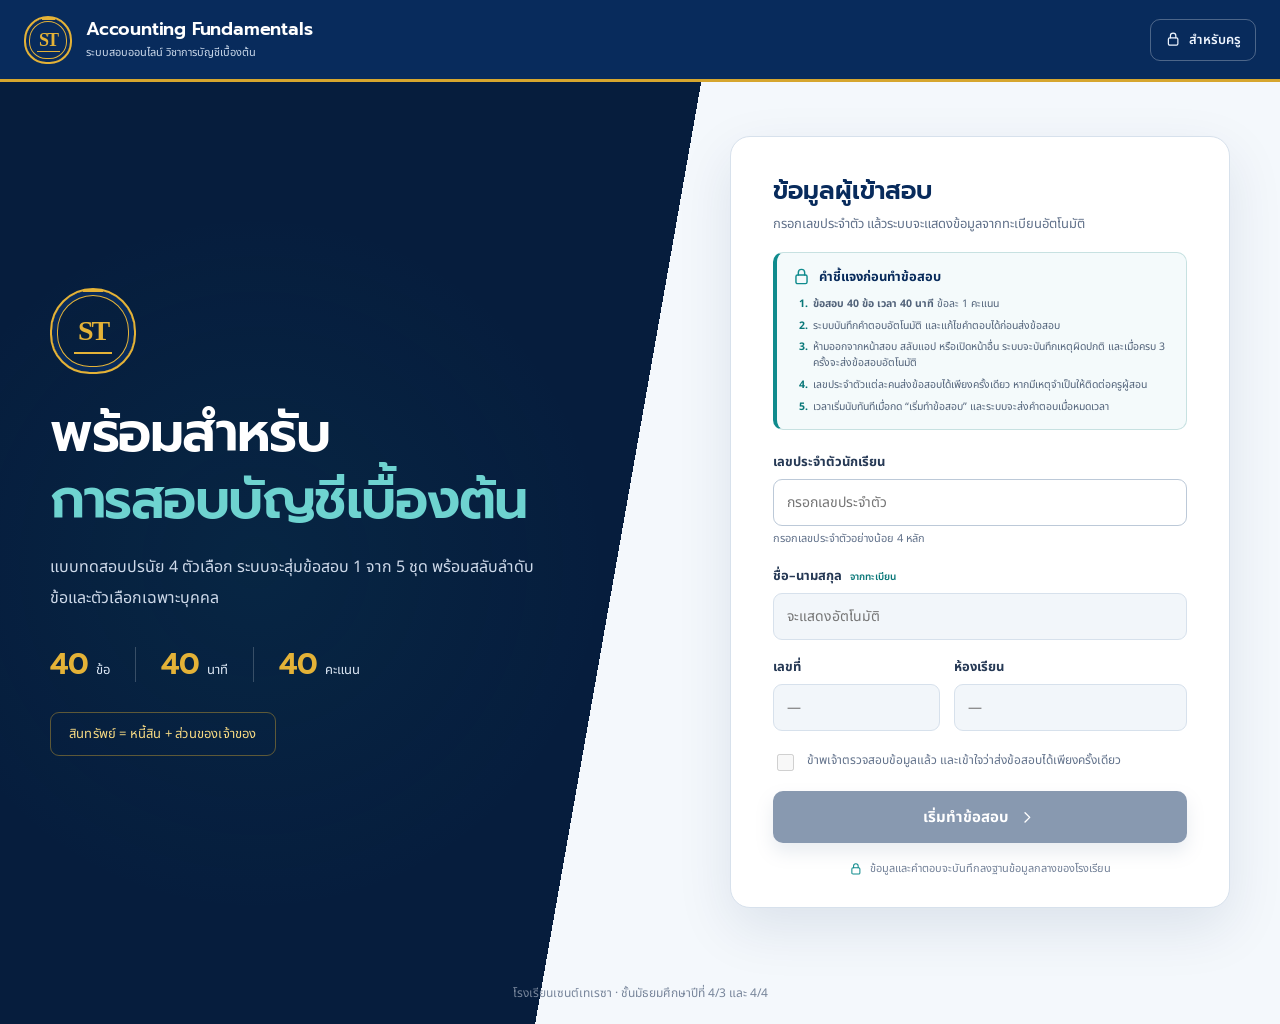
==== commit f8d46238: "Serve exam directly from GitHub Pages" ====
--- a/index.html
+++ b/index.html
@@ -1,23 +1,16 @@
-<!doctype html>
-<html lang="th">
-<head>
-  <meta charset="UTF-8">
-  <meta name="viewport" content="width=device-width, initial-scale=1, viewport-fit=cover">
-  <meta name="theme-color" content="#082B5C">
-  <meta name="description" content="ระบบสอบออนไลน์ วิชาการบัญชีเบื้องต้น สำหรับนักเรียนชั้น ม.4/3 และ ม.4/4 โรงเรียนเซนต์เทเรซา">
-  <script>
-    if (window.location.hostname.toLowerCase().endsWith('github.io')) {
-      window.location.replace('https://script.google.com/macros/s/AKfycbziPXKjD5YxP8hr98HP04bDOwXCPMLTEARRuwt9WI7obW2uVFLiefH-A7H9AG2Jejzj/exec');
-    }
-  </script>
-  <title>Accounting Fundamentals Online Examination System</title>
-  <link rel="stylesheet" href="style.css">
-  <?!= include('style'); ?>
-</head>
-<body>
-  <noscript>ระบบสอบนี้ต้องเปิดใช้งาน JavaScript</noscript>
-  <div id="app"></div>
-  <script src="app.js"></script>
-  <?!= include('app'); ?>
-</body>
-</html>
+<!doctype html>
+<html lang="th">
+<head>
+  <meta charset="UTF-8">
+  <meta name="viewport" content="width=device-width, initial-scale=1, viewport-fit=cover">
+  <meta name="theme-color" content="#082B5C">
+  <meta name="description" content="ระบบสอบออนไลน์ วิชาการบัญชีเบื้องต้น สำหรับนักเรียนชั้น ม.4/3 และ ม.4/4 โรงเรียนเซนต์เทเรซา">
+  <title>Accounting Fundamentals Online Examination System</title>
+  <link rel="stylesheet" href="style.css">
+</head>
+<body>
+  <noscript>ระบบสอบนี้ต้องเปิดใช้งาน JavaScript</noscript>
+  <div id="app"></div>
+  <script src="app.js"></script>
+</body>
+</html>
--- a/style.css
+++ b/style.css
@@ -94,6 +94,8 @@
 .btn-gold:hover:not(:disabled) { background: #efbd40; }
 .btn-outline { color: var(--navy-900); background: #fff; border-color: #9aacc1; }
 .btn-outline:hover:not(:disabled) { background: var(--blue-50); border-color: var(--navy-900); }
+.btn-danger { color: #fff; background: var(--danger); border-color: var(--danger); }
+.btn-danger:hover:not(:disabled) { background: #98273b; border-color: #98273b; }
 .btn-wide { width: 100%; }
 .btn-large { min-height: 52px; font-size: 15px; }
 .btn-small { min-height: 38px; padding: 8px 12px; font-size: 12px; }
@@ -119,6 +121,12 @@
 .panel-heading { margin-bottom: 25px; }
 .panel-heading h2 { margin-bottom: 5px; color: var(--navy-900); font: 600 25px/1.35 var(--display); }
 .panel-heading p { margin-bottom: 0; color: var(--muted); font-size: 13px; }
+.exam-instructions { margin: -7px 0 22px; padding: 14px 15px; background: #f4fafb; border: 1px solid #c7e1e1; border-left: 4px solid var(--teal-600); border-radius: 10px; }
+.instruction-title { display: flex; align-items: center; gap: 8px; color: var(--navy-900); font-size: 13px; }
+.instruction-title svg { width: 19px; height: 19px; flex: 0 0 auto; color: var(--teal-600); }
+.exam-instructions ol { margin: 10px 0 0; padding-left: 19px; display: grid; gap: 6px; }
+.exam-instructions li { padding-left: 2px; color: #52637a; font-size: 10.5px; line-height: 1.5; }
+.exam-instructions li::marker { color: var(--teal-700); font-weight: 700; }
 .field { margin-bottom: 17px; }
 .field label { display: block; margin-bottom: 7px; color: #263955; font-size: 13px; font-weight: 700; }
 .field input, .field select, .results-toolbar select {
@@ -187,6 +195,12 @@
 .save-status svg { color: var(--teal-600); font-size: 20px; }
 .save-status.saving { color: var(--gold-600); }
 .save-status.error { color: var(--danger); }
+.integrity-status { display: flex; align-items: center; gap: 6px; color: #64748b; font-size: 11px; white-space: nowrap; }
+.integrity-status svg { width: 18px; height: 18px; color: var(--teal-600); }
+.integrity-status strong { min-width: 34px; padding: 3px 7px; color: var(--navy-900); background: #edf7f7; border-radius: 999px; text-align: center; }
+.integrity-status.warning { color: #a35c12; }
+.integrity-status.warning svg { color: var(--danger); }
+.integrity-status.warning strong { color: #a33b2f; background: #fff0ed; }
 .exam-layout { width: min(1440px, 100%); margin: 0 auto; padding: 22px 24px 28px; display: grid; grid-template-columns: minmax(0, 1.58fr) minmax(330px, .92fr); gap: 20px; }
 .question-card, .navigator-card { background: #fff; border: 1px solid var(--line); border-radius: 14px; box-shadow: var(--shadow-soft); }
 .question-card { min-height: 645px; padding: 30px 34px 26px; display: flex; flex-direction: column; }
@@ -195,12 +209,11 @@
 .question-meta strong { color: var(--teal-700); font-size: 22px; }
 .question-card h1 { margin: 27px 0 23px; font: 500 clamp(18px, 1.6vw, 23px)/1.65 var(--display); color: #172a47; }
 .choices { margin: 0; padding: 0; border: 0; display: grid; gap: 12px; }
-.choice { min-height: 70px; padding: 12px 18px; display: grid; grid-template-columns: 22px 42px 1fr; align-items: center; border: 1px solid #c8d4e1; border-radius: 10px; cursor: pointer; transition: border .15s, background .15s, box-shadow .15s; }
+.choice { min-height: 70px; padding: 12px 18px; display: grid; grid-template-columns: 22px minmax(0, 1fr); align-items: center; border: 1px solid #c8d4e1; border-radius: 10px; cursor: pointer; transition: border .15s, background .15s, box-shadow .15s; }
 .choice:hover { border-color: #75b9ba; background: #f8fcfc; }
 .choice.selected { background: #edf9f9; border: 2px solid var(--teal-600); box-shadow: 0 0 0 2px rgba(15,139,141,.08); }
 .choice input { width: 18px; height: 18px; margin: 0; accent-color: var(--teal-600); }
-.choice-letter { height: 34px; display: grid; place-items: center; color: var(--navy-900); border-left: 1px solid var(--line); font-size: 17px; font-weight: 700; }
-.choice-text { padding-left: 18px; font-size: 14px; line-height: 1.55; }
+.choice-text { min-height: 34px; padding-left: 18px; display: flex; align-items: center; border-left: 1px solid var(--line); font-size: 14px; line-height: 1.55; }
 .question-actions { margin-top: auto; padding-top: 28px; display: flex; justify-content: space-between; }
 .navigator-card { padding: 27px 27px 22px; }
 .navigator-toggle { display: none; }
@@ -221,11 +234,13 @@
 .submit-warning svg { color: var(--gold-600); }
 
 .modal-backdrop { position: fixed; inset: 0; z-index: 50; padding: 20px; display: grid; place-items: center; background: rgba(3,18,40,.7); backdrop-filter: blur(3px); }
-.modal-card { width: min(480px, 100%); padding: 34px; background: #fff; border-radius: 16px; box-shadow: 0 28px 70px rgba(0,0,0,.25); }
+.modal-card { width: min(480px, calc(100vw - 40px)); padding: 34px; background: #fff; border-radius: 16px; box-shadow: 0 28px 70px rgba(0,0,0,.25); }
 .review-modal { text-align: center; }
 .modal-icon { width: 58px; height: 58px; margin: 0 auto 17px; display: grid; place-items: center; color: var(--teal-600); background: var(--teal-100); border-radius: 50%; font-size: 26px; }
 .review-modal h2 { margin-bottom: 7px; color: var(--navy-900); font: 600 23px/1.4 var(--display); }
 .review-modal > p { color: var(--muted); }
+.modal-icon.danger { color: var(--danger); background: #fff0ed; }
+.integrity-rules { margin: 18px 0 4px; padding: 12px 14px; color: #8b4513; background: #fff7e5; border: 1px solid #f0d391; border-radius: 10px; font-size: 13px; line-height: 1.55; }
 .review-summary { margin: 22px 0; padding: 16px; display: flex; justify-content: space-around; background: var(--blue-50); border-radius: 9px; }
 .review-summary span { color: var(--muted); font-size: 12px; }
 .review-summary strong { display: block; color: var(--navy-900); font-size: 22px; }
@@ -274,6 +289,18 @@
 .sync-time { display: flex; align-items: center; gap: 8px; color: var(--muted); font-size: 9px; text-align: right; }
 .sync-time svg { color: var(--teal-600); font-size: 22px; }
 .sync-time strong { color: #42536b; font-size: 10px; }
+.exam-control { min-height: 82px; margin: 20px 0; padding: 16px 18px; display: flex; align-items: center; justify-content: space-between; gap: 18px; border: 1px solid; border-radius: 12px; box-shadow: var(--shadow-soft); }
+.exam-control.open { background: #edf9f6; border-color: #9bd8cb; }
+.exam-control.closed { background: #fff2f3; border-color: #edb8c0; }
+.exam-control__status { display: flex; align-items: center; gap: 12px; }
+.exam-control__status div { display: grid; gap: 3px; }
+.exam-control__status strong { color: var(--navy-900); font-size: 16px; }
+.exam-control__status small { color: var(--muted); font-size: 11px; }
+.exam-control__dot { width: 13px; height: 13px; flex: 0 0 13px; border-radius: 50%; box-shadow: 0 0 0 5px rgba(15,139,141,.12); background: var(--teal-600); }
+.exam-control.closed .exam-control__dot { box-shadow: 0 0 0 5px rgba(182,47,69,.1); background: var(--danger); }
+.exam-toggle { min-height: 44px; padding: 0 20px; border: 0; border-radius: 9px; color: #fff; background: var(--danger); font-weight: 700; cursor: pointer; }
+.exam-control.closed .exam-toggle { background: var(--teal-600); }
+.exam-toggle:disabled { cursor: wait; opacity: .65; }
 .summary-band { margin: 20px 0; display: grid; grid-template-columns: repeat(4, 1fr); background: #fff; border: 1px solid var(--line); border-radius: 12px; box-shadow: var(--shadow-soft); }
 .summary-band > div { min-height: 88px; padding: 18px 22px; display: grid; grid-template-columns: auto 1fr; align-content: center; column-gap: 7px; }
 .summary-band > div + div { border-left: 1px solid var(--line); }
@@ -289,7 +316,7 @@
 .filter-group select { width: 105px; height: 40px; font-size: 11px; }
 .export-group { margin-left: auto; }
 .table-scroll { overflow: auto; }
-table { width: 100%; min-width: 940px; border-collapse: collapse; }
+table { width: 100%; min-width: 1040px; border-collapse: collapse; }
 th { padding: 12px 13px; color: #5f7088; background: #f2f6fa; border-bottom: 1px solid var(--line); font-size: 9px; font-weight: 700; text-align: left; white-space: nowrap; }
 td { padding: 13px; color: #43526a; border-bottom: 1px solid #e6ecf2; font-size: 10px; white-space: nowrap; }
 td strong { color: #1e304a; }
@@ -297,6 +324,11 @@
 .mono { font-family: Consolas, monospace; letter-spacing: .2px; }
 .score-cell { min-width: 45px; padding: 5px 8px; display: inline-block; color: #056c6c; background: var(--teal-100); border-radius: 6px; font-weight: 700; text-align: center; }
 .auto-label { display: block; margin-top: 3px; color: #977118; font-size: 8px; }
+.integrity-flag { display: inline-flex; padding: 4px 8px; color: #64748b; background: #eef3f8; border-radius: 999px; font-size: 10px; white-space: nowrap; }
+.integrity-flag.flagged { color: #9a3d2f; background: #fff0ed; font-weight: 700; }
+.delete-result-btn { min-height: 32px; padding: 0 10px; color: var(--danger); background: #fff; border: 1px solid #e3a6b0; border-radius: 7px; font-size: 10px; font-weight: 700; cursor: pointer; }
+.delete-result-btn:hover { color: #fff; background: var(--danger); border-color: var(--danger); }
+.delete-warning { margin: 17px 0 20px; padding: 12px 14px; color: #8b3241; background: #fff1f3; border: 1px solid #efc1c8; border-radius: 9px; font-size: 12px; line-height: 1.6; }
 .empty-table { min-height: 250px; display: flex; flex-direction: column; align-items: center; justify-content: center; color: #8c9bad; }
 .empty-table svg { width: 34px; height: 34px; margin-bottom: 10px; }
 .empty-table strong { font-size: 13px; }
@@ -327,51 +359,73 @@
   .admin-main { padding: 27px 24px; }
 }
 @media (max-width: 720px) {
-  .public-header { height: 66px; }
-  .public-header__inner { width: calc(100% - 28px); }
+  .app-page { min-height: 100dvh; }
+  .public-header { position: sticky; top: 0; z-index: 40; height: 60px; }
+  .public-header__inner { width: calc(100% - 24px); }
   .brand strong { font-size: 14px; }
   .brand small { display: none; }
+  .brandmark.compact { width: 42px; height: 42px; }
+  .header-link { min-width: 44px; min-height: 44px; padding: 9px 11px; }
   .header-link span { display: none; }
-  .login-page { background: linear-gradient(180deg, var(--navy-950) 0 34%, var(--blue-50) 34% 100%); }
-  .login-layout { width: calc(100% - 24px); gap: 24px; padding: 26px 0 38px; }
+  .login-page { background: linear-gradient(180deg, var(--navy-950) 0 230px, var(--blue-50) 230px 100%); }
+  .login-layout { width: calc(100% - 16px); min-height: auto; align-items: start; gap: 12px; padding: 14px 0 28px; }
   .crest-wrap { display: none; }
-  .login-intro h1 { margin-bottom: 12px; font-size: 30px; line-height: 1.2; }
-  .login-intro > p { font-size: 13px; line-height: 1.65; }
-  .exam-facts { margin: 21px 0 0; }
+  .login-intro h1 { margin: 4px 0 2px; font-size: 25px; line-height: 1.25; letter-spacing: -.6px; }
+  .login-intro > p { display: none; }
+  .exam-facts { width: 100%; margin: 12px 0 0; justify-content: space-around; gap: 0; }
+  .exam-facts strong { font-size: 24px; }
+  .exam-facts span { font-size: 11px; }
+  .exam-facts i { height: 28px; }
   .equation-line { display: none; }
-  .login-panel { padding: 28px 22px 24px; border-radius: 17px; }
-  .panel-heading { margin-bottom: 20px; }
+  .login-panel { max-width: 560px; padding: 20px 18px 18px; border-radius: 18px; }
+  .panel-heading { margin-bottom: 15px; }
+  .panel-heading h2 { font-size: 22px; }
+  .panel-heading p { font-size: 12px; line-height: 1.5; }
+  .exam-instructions { margin: 0 0 16px; padding: 13px 14px; }
+  .exam-instructions li { font-size: 11.5px; line-height: 1.55; }
+  .field { margin-bottom: 12px; }
+  .field input, .field select { height: 52px; font-size: 16px; }
+  .lookup-feedback { min-height: 16px; margin-top: 3px; }
   .form-row { grid-template-columns: 1fr 1fr; }
-  .exam-header { position: sticky; top: 0; z-index: 25; min-height: 78px; height: 78px; grid-template-columns: .82fr 1.18fr; box-shadow: 0 4px 14px rgba(4,28,61,.16); }
+  .consent { margin: 0 0 14px; gap: 9px; }
+  .consent input { width: 20px; height: 20px; }
+  .btn-large { min-height: 54px; }
+  .secure-note { margin-top: 13px; }
+  .exam-header { position: sticky; top: 0; z-index: 25; min-height: 66px; height: 66px; grid-template-columns: .8fr 1.2fr; box-shadow: 0 4px 14px rgba(4,28,61,.16); }
   .exam-header > div { min-width: 0; padding: 10px 12px; }
   .exam-brand { display: none !important; }
   .exam-header > div + div { border-left: 0; }
   .time-block { align-items: flex-start !important; }
   .time-block span { font-size: 10px; }
-  .time-block strong { margin-top: 2px; font-size: 31px; }
+  .time-block strong { margin-top: 2px; font-size: 28px; }
   .student-block { justify-content: flex-end; text-align: right; }
   .student-block > svg { display: none; }
   .student-block strong { max-width: 100%; overflow: hidden; font-size: 12px; text-overflow: ellipsis; white-space: nowrap; }
   .student-block small { font-size: 9px; }
-  .exam-status { position: sticky; top: 78px; z-index: 24; min-height: 50px; padding: 0 12px; box-shadow: 0 4px 10px rgba(8,43,92,.05); }
+  .exam-status { position: sticky; top: 66px; z-index: 24; min-height: 44px; padding: 0 12px; box-shadow: 0 4px 10px rgba(8,43,92,.05); }
   .answered-status { gap: 7px; }
   .answered-status > svg { width: 21px; height: 21px; }
   .answered-status > span { font-size: 11px; }
   .answered-status strong { font-size: 17px; }
   .progress-track { display: none; }
   .save-status span { display: none; }
-  .exam-layout { padding: 10px 9px calc(24px + env(safe-area-inset-bottom)); gap: 10px; }
-  .question-card { min-height: auto; padding: 18px 16px 16px; border-radius: 13px; }
+  .integrity-status { margin-left: auto; }
+  .integrity-status span { display: none; }
+  .integrity-status svg { width: 17px; height: 17px; }
+  .integrity-status strong { min-width: 31px; padding-inline: 6px; }
+  .exam-layout { padding: 8px 7px calc(18px + env(safe-area-inset-bottom)); gap: 8px; }
+  .question-card { min-height: auto; padding: 15px 14px 14px; border-radius: 13px; }
   .question-meta span:last-child { display: none; }
-  .question-card h1 { margin: 18px 0; font-size: 18px; line-height: 1.55; }
-  .choice { min-height: 64px; padding: 9px 10px; grid-template-columns: 20px 35px 1fr; }
-  .choice-text { padding-left: 12px; font-size: 13px; }
-  .question-actions { padding-top: 20px; }
-  .question-actions .btn { min-height: 48px; }
-  .question-actions .btn { padding-inline: 12px; }
-  .navigator-card { grid-row: auto; padding: 0 16px 16px; border-radius: 13px; }
+  .question-card h1 { margin: 16px 0; font-size: 19px; line-height: 1.55; }
+  .choices { gap: 9px; }
+  .choice { min-height: 62px; padding: 9px 10px; grid-template-columns: 22px minmax(0, 1fr); }
+  .choice input { width: 20px; height: 20px; }
+  .choice-text { padding-left: 11px; font-size: 15px; line-height: 1.5; }
+  .question-actions { position: sticky; bottom: 0; z-index: 12; margin: 18px -14px -14px; padding: 10px 14px calc(10px + env(safe-area-inset-bottom)); gap: 8px; background: rgba(255,255,255,.97); border-top: 1px solid var(--line); box-shadow: 0 -7px 18px rgba(8,43,92,.08); }
+  .question-actions .btn { min-width: 0; min-height: 50px; flex: 1; padding-inline: 10px; }
+  .navigator-card { grid-row: auto; padding: 0 14px 14px; border-radius: 13px; }
   .navigator-toggle {
-    width: 100%; min-height: 66px; padding: 12px 0; display: flex; align-items: center; justify-content: space-between;
+    width: 100%; min-height: 62px; padding: 10px 0; display: flex; align-items: center; justify-content: space-between;
     color: var(--navy-900); background: transparent; border: 0; text-align: left;
   }
   .navigator-toggle span:first-child { display: flex; flex-direction: column; }
@@ -390,6 +444,9 @@
   .result-details { grid-template-columns: 1fr; }
   .result-details div + div { border-left: 0; border-top: 1px solid var(--line); }
   .modal-actions { flex-direction: column-reverse; }
+  .modal-backdrop { padding: 12px; }
+  .modal-card { width: min(460px, calc(100vw - 24px)); padding: 26px 20px; }
+  .review-modal h2 { font-size: 21px; }
   .admin-shell { display: block; }
   .admin-sidebar { height: 64px; padding: 8px 14px; flex-direction: row; justify-content: space-between; border-right: 0; border-bottom: 2px solid var(--gold-600); }
   .sidebar-brand > span { display: none; }
@@ -399,6 +456,8 @@
   .admin-header { align-items: center; }
   .admin-header h1 { font-size: 24px; }
   .admin-header p { display: none; }
+  .exam-control { align-items: stretch; flex-direction: column; }
+  .exam-toggle { width: 100%; min-height: 48px; }
   .summary-band { grid-template-columns: 1fr 1fr; }
   .summary-band > div:nth-child(3) { border-left: 0; border-top: 1px solid var(--line); }
   .summary-band > div:nth-child(4) { border-top: 1px solid var(--line); }
@@ -408,28 +467,31 @@
   .filter-group select { flex: 1; }
   .export-group { margin-left: 0; width: 100%; }
   .export-group .btn { flex: 1; }
+  .search-box input, .filter-group select { font-size: 16px; }
+  .toast { right: 10px; bottom: calc(10px + env(safe-area-inset-bottom)); left: 10px; max-width: none; }
 }
 @media (max-width: 440px) {
-  .brandmark.compact { width: 42px; height: 42px; }
-  .exam-facts { gap: 13px; }
-  .exam-facts strong { font-size: 25px; }
-  .public-header__inner { width: calc(100% - 20px); }
+  .public-header { height: 56px; }
+  .brandmark.compact { width: 38px; height: 38px; }
+  .exam-facts { margin-top: 9px; }
+  .exam-facts strong { font-size: 22px; }
+  .public-header__inner { width: calc(100% - 16px); }
   .brand { gap: 9px; }
-  .brand strong { font-size: 12px; }
-  .login-layout { width: calc(100% - 18px); padding-top: 20px; }
-  .login-intro h1 { font-size: 27px; letter-spacing: -.6px; }
-  .login-intro > p { font-size: 12px; }
-  .login-panel { padding: 24px 16px 21px; }
-  .panel-heading h2 { font-size: 22px; }
-  .field { margin-bottom: 14px; }
-  .field input, .field select { height: 49px; font-size: 16px; }
+  .brand strong { font-size: 11.5px; }
+  .login-page { background: linear-gradient(180deg, var(--navy-950) 0 204px, var(--blue-50) 204px 100%); }
+  .login-layout { width: calc(100% - 12px); padding: 10px 0 20px; }
+  .login-intro h1 { font-size: 23px; letter-spacing: -.5px; }
+  .login-panel { padding: 18px 14px 16px; }
+  .panel-heading h2 { font-size: 21px; }
   .form-row { grid-template-columns: .75fr 1fr; gap: 9px; }
-  .consent { font-size: 11px; }
+  .consent { font-size: 11px; line-height: 1.45; }
   .secure-note { align-items: flex-start; text-align: left; line-height: 1.45; }
+  .exam-header { min-height: 62px; height: 62px; }
+  .exam-status { top: 62px; }
   .question-grid { grid-template-columns: repeat(5, 1fr); }
   .question-number { min-height: 48px; aspect-ratio: 1; }
   .question-actions .btn span { font-size: 12px; }
   .teacher-login-card { padding: 30px 22px; }
+  .admin-main { padding: 16px 10px; }
   .summary-band > div { padding: 14px; }
 }
-
